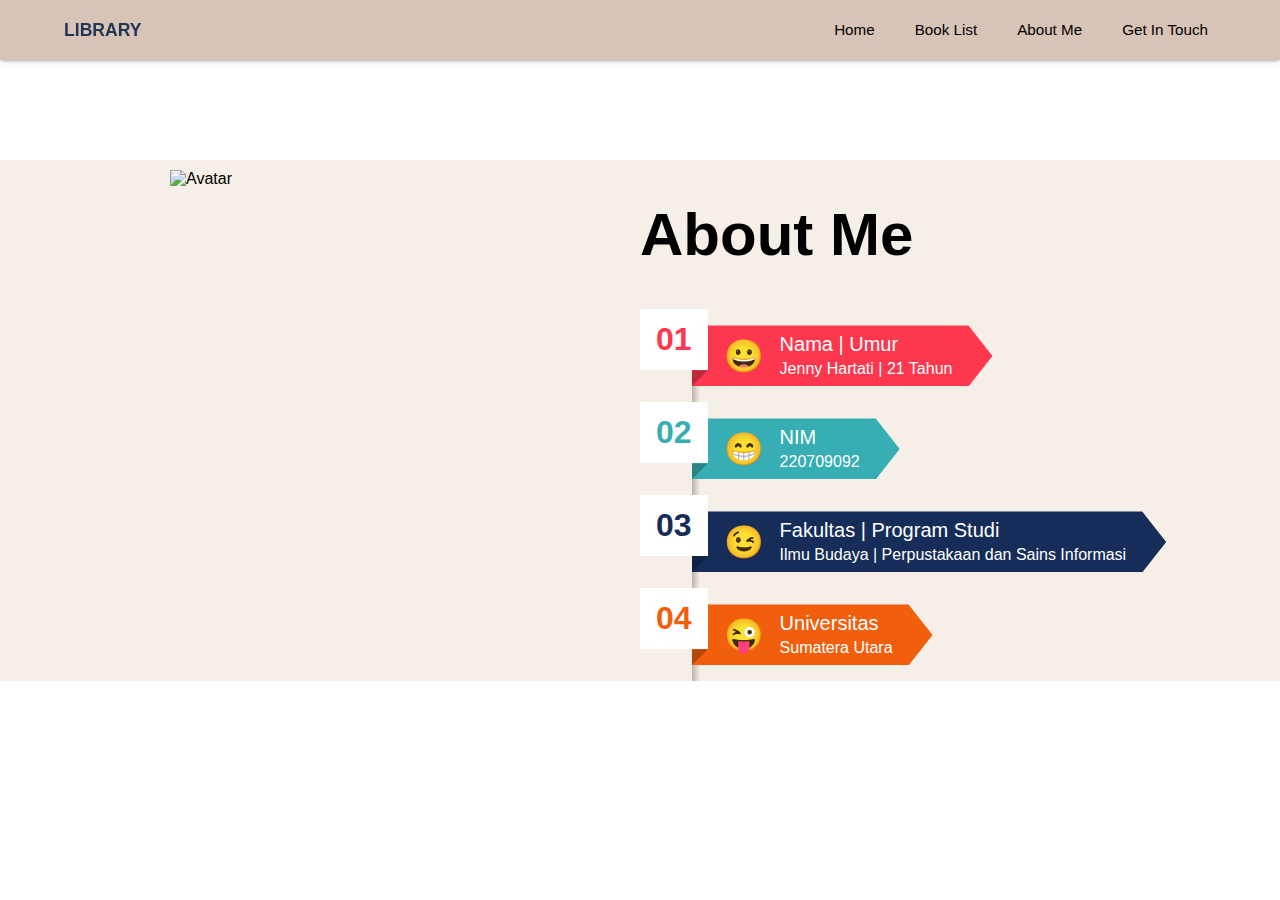
==== about-me.html @ a5f3241c "Create about-me.html" ====
<!DOCTYPE html>

<html>

<head>
    <title>About Me</title>
    <link rel="stylesheet" type="text/css" target="_blank" href="style.css" />
</head>

<body>
    <nav>
        <div class="logo">
          <h1>LIBRARY</h1>
        </div>
        <ul>
          <li>
            <a href="index.html">Home</a>
          </li>
          <li>
            <a href="book-list.html">Book List</a>
          </li>
          <li>
            <a href="about-me.html">About Me</a>
          </li>
          <li>
            <a href="get-intouch.html">Get In Touch</a>
    
          </li>
        </ul>
        <div class="hamburger">
          <span class="line"></span>
          <span class="line"></span>
          <span class="line"></span>
        </div>
      </nav>
     <!-- atas -->


<!-- about -->
  <div class="about-container">
    <div class="image-left">
      <!-- Gambar About sebelah kiri  -->
      <img class="image-avatar"
        src="https://images.pexels.com/photos/931162/pexels-photo-931162.jpeg?auto=compress&cs=tinysrgb&w=1260&h=750&dpr=2"
        alt="Avatar">
      <!-- Gambar About sebelah kiri  -->
    </div>

    <!-- tentang saya -->
    <div class="container-about-title">
      <h1 class="about-title">About Me</h1>
      <ol class="olcards">
        <li style="--cardColor:#fc374e">
          <div class="content">
            <div class="icon">😀</div>
            <div class="title">Nama | Umur </div>
            <div class="text">Jenny Hartati | 21 Tahun</div>
          </div>
        </li>
        <li style="--cardColor:#36aeb3">
          <div class="content">
            <div class="icon">😁</div>
            <div class="title">NIM</div>
            <div class="text">220709092</div>
          </div>
        </li>
        <li style="--cardColor:#162d59">
          <div class="content">
            <div class="icon">😉</div>
            <div class="title">Fakultas | Program Studi </div>
            <div class="text">Ilmu Budaya | Perpustakaan dan Sains Informasi</div>
          </div>
        </li>
        <li style="--cardColor:#f15f0e">
          <div class="content">
            <div class="icon">😜</div>
            <div class="title">Universitas</div>
            <div class="text">Sumatera Utara</div>
          </div>
        </li>
      </ol>
    </div>
    <!-- tentang saya -->
  </div>
  <!-- about -->


</body>

</html>
---- style.css ----
@import url("https://fonts.googleapis.com/css2?family=Poppins:ital,wght@0,300;0,400;0,500;0,600;0,700;1,300;1,400;1,500;1,600;1,700&display=swap");

* {
  box-sizing: border-box;
  -webkit-font-smoothing: antialiased;
  -moz-osx-font-smoothing: grayscale;
}

body {
  padding: 0;
  margin: 0;
  font-family: "Poppins", sans-serif;
}

nav {
  padding: 5px 5%;
  display: flex;
  justify-content: space-between;
  align-items: center;
  box-shadow: rgba(50, 50, 93, 0.25) 0px 2px 5px -1px,
    rgba(0, 0, 0, 0.3) 0px 1px 3px -1px;
  z-index: 1;
  background: #D8C4B6;
}
nav .logo {
  display: flex;
  align-items: center;
}
nav .logo img {
  height: 25px;
  width: auto;
  margin-right: 10px;
}
nav .logo h1 {
  font-size: 1.1rem;
  background: #213555;
  -webkit-background-clip: text;
  background-clip: text;
  -webkit-text-fill-color: transparent;
}

nav ul {
  list-style: none;
  display: flex;
}
nav ul li {
  margin-left: 1.5rem;
}
nav ul li a {
  text-decoration: none;
  color: #000;
  font-size: 95%;
  font-weight: 400;
  padding: 4px 8px;
  border-radius: 5px;
}

nav ul li a:hover {
  background-color: #f5f5f5;
}

.hamburger {
  display: none;
  cursor: pointer;
}

.hamburger .line {
  width: 25px;
  height: 1px;
  background-color: #1f1f1f;
  display: block;
  margin: 7px auto;
  transition: all 0.3s ease-in-out;
}
.hamburger-active {
  transition: all 0.3s ease-in-out;
  transition-delay: 0.6s;
  transform: rotate(45deg);
}

.hamburger-active .line:nth-child(2) {
  width: 0px;
}

.hamburger-active .line:nth-child(1),
.hamburger-active .line:nth-child(3) {
  transition-delay: 0.3s;
}

.hamburger-active .line:nth-child(1) {
  transform: translateY(12px);
}

.hamburger-active .line:nth-child(3) {
  transform: translateY(-5px) rotate(90deg);
}

.menubar {
  position: absolute;
  top: 0;
  left: -60%;
  display: flex;
  justify-content: center;
  align-items: flex-start;
  width: 60%;
  height: 100vh;
  padding: 20% 0;
  background: rgba(255, 255, 255);
  transition: all 0.5s ease-in;
  z-index: 2;
}
.active {
  left: 0;
  box-shadow: rgba(149, 157, 165, 0.2) 0px 8px 24px;
}

.menubar ul {
  padding: 0;
  list-style: none;
}
.menubar ul li {
  margin-bottom: 32px;
}

.menubar ul li a {
  text-decoration: none;
  color: #000;
  font-size: 95%;
  font-weight: 400;
  padding: 5px 10px;
  border-radius: 5px;
}

.menubar ul li a:hover {
  background-color: #f5f5f5;
}
@media screen and (max-width: 790px) {
  .hamburger {
    display: block;
  }
  nav ul {
    display: none;
  }
}

body, html {
  margin: 0;
  padding: 0;
  height: 100%;
  font-family: Arial, sans-serif;
}
/* .hero {
  position: relative;
  width: 100%;
  height: 100vh;
  background: url('https://source.unsplash.com/1600x900/?nature') no-repeat center center/cover;
  display: flex;
  align-items: center;
  justify-content: center;
  text-align: center;
  color: white;
} */

.hero {
  display: flex;
  height: 60vh;
  background-color: #F5EFE7;
  display: flex;
  align-items: center;
  justify-content: center;
}

.hero-content {
  width: 50%;
}

.hero-content .title {
  font-size: 100px;
  padding: 0;
  margin: 0;
  font-weight: bold;
}

.hero-content .subtitle {
  font-size: 50px;
  padding: 0;
  margin: 0;
  font-weight: bold;
}

.hero-content .description {
  font-size: 20px;
  padding: 0;
  margin: 0;
}

.container-buku {
  display: block;
  align-items: center;
  justify-content: center;
}

.container-title {
  padding-top: 50px;
  padding-bottom: 50px;
  text-align: center;
}

.container-title .title{
  font-size: 50px;
  margin: 0;
  padding: 0;
}
.container-title .subtitle{
  font-size: 25px;
  margin: 0;
  padding: 0;
}

.layout-buku {
  width: 100%;
  padding-left: 150px;
  padding-right: 150px;
  display: grid;
  grid-template-columns: repeat(4, 1fr);
  gap: 2px;
}

.center-buku {
  padding: 10px;
}

.card-buku {
  padding-top: 10px;
  display: flex;
  flex-direction: column;
  align-items: center;
  /* Add shadows to create the "card" effect */
  box-shadow: 0 4px 8px 0 rgba(0,0,0,0.2);
  transition: 0.3s;
  padding-bottom: 20px;
}

/* On mouse-over, add a deeper shadow */
.card:hover {
  box-shadow: 0 8px 16px 0 rgba(0,0,0,0.2);
}

.image-buku {
  width: 200px;
  height: 300px;
}
/* Add some padding inside the card container */
.card-desc {
  padding: 2px;
  text-align: left;
}

.about-container {
  background: #F5EFE7;
  margin-top: 100px;
  display: flex;
  justify-content: center;
  align-items: start;
  padding-left: 100px;
  padding-right: 100px;
}

.image-left {
  display: flex;
  align-items: center;
  justify-content: center;
  width: 50%;
  padding: 10px;
}

.image-avatar {
  width: 400px;
}
.container-about-title {
  width: 50%;
}

.about-title {
  font-size: 60px;
}

.olcards,
.olcards * {
  margin: 0;
  padding: 0;
  box-sizing: border-box;
}

.olcards {
  list-style: none;
  counter-reset: cardCount;
  font-family: sans-serif;
  display: flex;
  flex-direction: column;
  --cardsGap: 1rem;
  gap: var(--cardsGap);
  padding-bottom: var(--cardsGap);
}
.olcards li {
  counter-increment: cardCount;
  display: flex;
  color: white;
  --labelOffset: 1rem;
  --arrowClipSize: 1.5rem;
  margin-top: var(--labelOffset);
}

.olcards li::before {
  content: counter(cardCount, decimal-leading-zero);
  background: white;
  color: var(--cardColor);
  font-size: 2em;
  font-weight: 700;
  transform: translateY(calc(-1 * var(--labelOffset)));
  margin-right: calc(-1 * var(--labelOffset));
  z-index: 1;
  display: flex;
  justify-content: center;
  align-items: center;
  padding-inline: 0.5em;
}

.olcards li .content {
  background-color: var(--cardColor);
  --inlinePadding: 1em;
  --boxPadding: 0.5em;
  display: grid;
  padding: var(--boxPadding) calc(var(--inlinePadding) + var(--arrowClipSize))
    var(--boxPadding) calc(var(--inlinePadding) + var(--labelOffset));
  grid-template-areas:
    "icon title"
    "icon text";
  gap: 0.25em 1em;
  clip-path: polygon(
    0 0,
    calc(100% - var(--arrowClipSize)) 0,
    100% 50%,
    calc(100% - var(--arrowClipSize)) 100%,
    calc(100% - var(--arrowClipSize)) calc(100% + var(--cardsGap)),
    0 calc(100% + var(--cardsGap))
  );
  position: relative;
}
.olcards li .content::before {
  content: "";
  position: absolute;
  width: var(--labelOffset);
  height: var(--labelOffset);
  background: var(--cardColor);
  left: 0;
  bottom: 0;
  clip-path: polygon(0 0, 100% 0, 0 100%);
  filter: brightness(0.75);
}
.olcards li .content::after {
  content: "";
  position: absolute;
  height: var(--cardsGap);
  width: var(--cardsGap);
  background: linear-gradient(to right, rgba(0, 0, 0, 0.25), transparent 50%);
  left: 0;
  top: 100%;
}
.olcards li .icon {
  grid-area: icon;
  align-self: center;
  font-size: 2em;
}
.olcards li .content .title {
  grid-area: title;
  font-size: 1.25em;
  /* font-weight: 700; */
}
.olcards li .content .text {
  grid-area: text;
}

.contact-section {
  width: 100%;
  max-width: 40rem;
  margin-left: auto;
  margin-right: auto;
  padding: 3rem 1rem;
}

.contact-intro > * + * {
  margin-top: 1rem;
}

.contact-title {
  font-size: 1.875rem;
  line-height: 2.25rem;
  font-weight: 700;
}

.contact-description {
  color: rgb(107 114 128);
}

.form-group-container {
  display: grid;
  gap: 1rem;
  margin-top: 2rem;
}

.form-group {
  display: flex;
  flex-direction: column;
}

.form-label {
  margin-bottom: 0.5rem;
}

.form-input,
.form-textarea {
  padding: 0.5rem;
  border: 1px solid #e5e7eb;
  display: flex;
  height: 2.5rem;
  width: 100%;
  border-radius: 0.375rem;
  font-size: 0.875rem;
  line-height: 1.25rem;
}

.form-input::placeholder,
.form-textarea:focus-visible {
  color: #6b7280;
}

.form-input:focus-visible,
.form-textarea:focus-visible {
  outline: 2px solid #2563eb;
  outline-offset: 2px;
}

.form-textarea {
  min-height: 120px;
}

.form-submit {
  width: 100%;
  margin-top: 1.2rem;
  background-color: #213555;
  color: #fff;
  padding: 13px 5px;
  border-radius: 0.375rem;
}

.footer {
  padding-left: 200px;
  padding-right: 200px;
  height: 25vh;
  background: #3E5879;
  display: flex;
  justify-content: space-between;
  align-items: start;
  color: #F5EFE7;
}

.item-footer {
  /* background: #1f1f1f; */
  padding: 10px;
}

.item-footer h1 {
  font-size: 20px;
}

.item-footer p {
  font-size: 15px;
}

.data-footer {
  display: flex;
  justify-content: center;
  align-items: center;
}

.logo-footer {
  width: 60px;
  padding-right: 20px;
}

.bottom {
  display: flex;
  justify-content: center;
  align-items: center;
  background: #2c3f57;
  color: #fafafa;
}
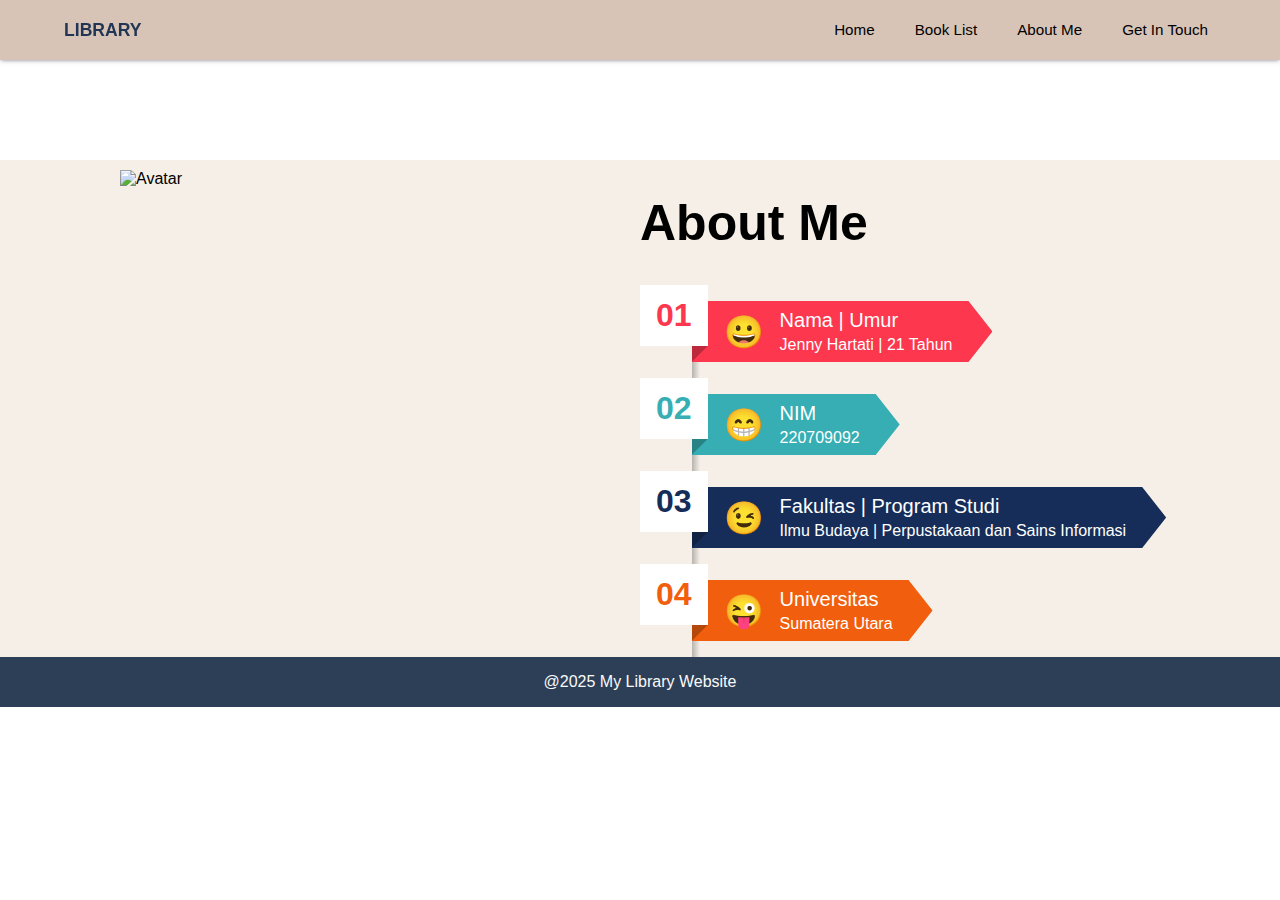
==== commit af969d2c: "Update about-me.html" ====
--- a/about-me.html
+++ b/about-me.html
@@ -41,7 +41,7 @@
     <div class="image-left">
       <!-- Gambar About sebelah kiri  -->
       <img class="image-avatar"
-        src="https://images.pexels.com/photos/931162/pexels-photo-931162.jpeg?auto=compress&cs=tinysrgb&w=1260&h=750&dpr=2"
+        src="https://i.pinimg.com/originals/09/cc/38/09cc38166b5c1d47952b0eab93762f80.jpg"
         alt="Avatar">
       <!-- Gambar About sebelah kiri  -->
     </div>
@@ -83,8 +83,15 @@
     <!-- tentang saya -->
   </div>
   <!-- about -->
-
+ 
+    <div class="bottom">
+    <p>@2025 My Library Website</p>
+  </div>
 
 </body>
 
 </html>
+
+</body>
+
+</html>
--- a/style.css
+++ b/style.css
@@ -275,14 +275,14 @@
 }
 
 .image-avatar {
-  width: 400px;
+  width: 500px;
 }
 .container-about-title {
   width: 50%;
 }
 
 .about-title {
-  font-size: 60px;
+  font-size: 50px;
 }
 
 .olcards,
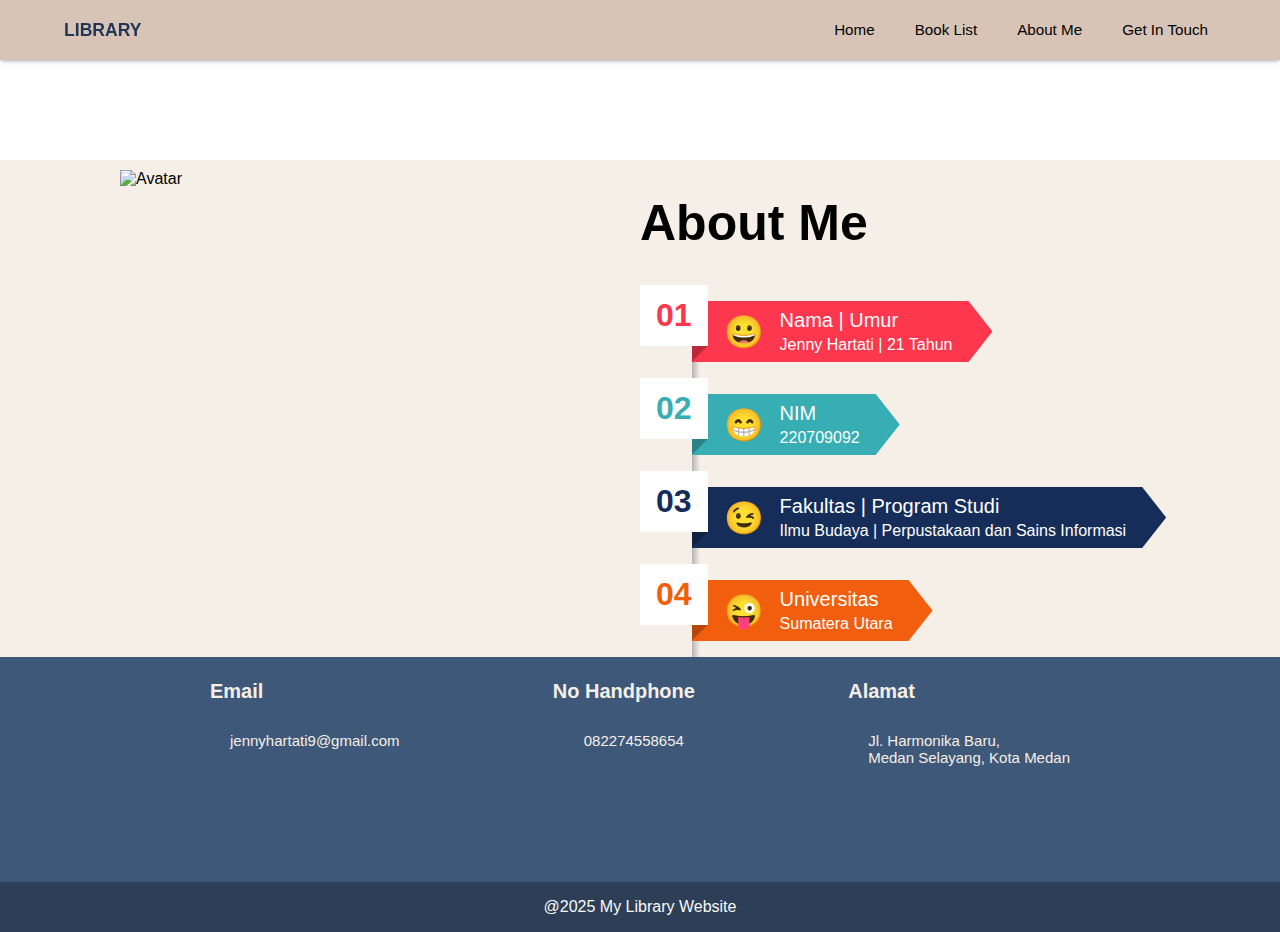
==== commit 4918020a: "Update about-me.html" ====
--- a/about-me.html
+++ b/about-me.html
@@ -84,14 +84,42 @@
   </div>
   <!-- about -->
  
-    <div class="bottom">
+    <div class="footer">
+    <div class="item-footer">
+      <h1>Email</h1>
+      <div class="data-footer">
+        <div>
+          <img src="https://encrypted-tbn0.gstatic.com/images?q=tbn:ANd9GcThD6A938X2F3kMW50WVmJZtngHfx8eBXFL-w&s" alt="" class="logo-footer">
+        </div>
+        <p>jennyhartati9@gmail.com</p>
+      </div>
+      
+    </div>
+    <div class="item-footer">
+      <h1>No Handphone</h1>
+      <div class="data-footer">
+        <div>
+          <img src="https://static-00.iconduck.com/assets.00/whatsapp-icon-1020x1024-iykox85t.png" alt="" class="logo-footer">
+        </div>
+        <p>082274558654</p>
+      </div>
+    </div>
+    <div class="item-footer">
+      <h1>Alamat</h1>
+      <div class="data-footer">
+        <div>
+          <img src="https://upload.wikimedia.org/wikipedia/commons/thumb/a/aa/Google_Maps_icon_%282020%29.svg/1428px-Google_Maps_icon_%282020%29.svg.png" alt="" class="logo-footer">
+        </div>
+        <p> Jl. Harmonika Baru,<br> Medan Selayang, Kota Medan</p>
+      </div>
+    </div>
+  </div>
+
+  <div class="bottom">
     <p>@2025 My Library Website</p>
   </div>
+
 
 </body>
 
 </html>
-
-</body>
-
-</html>
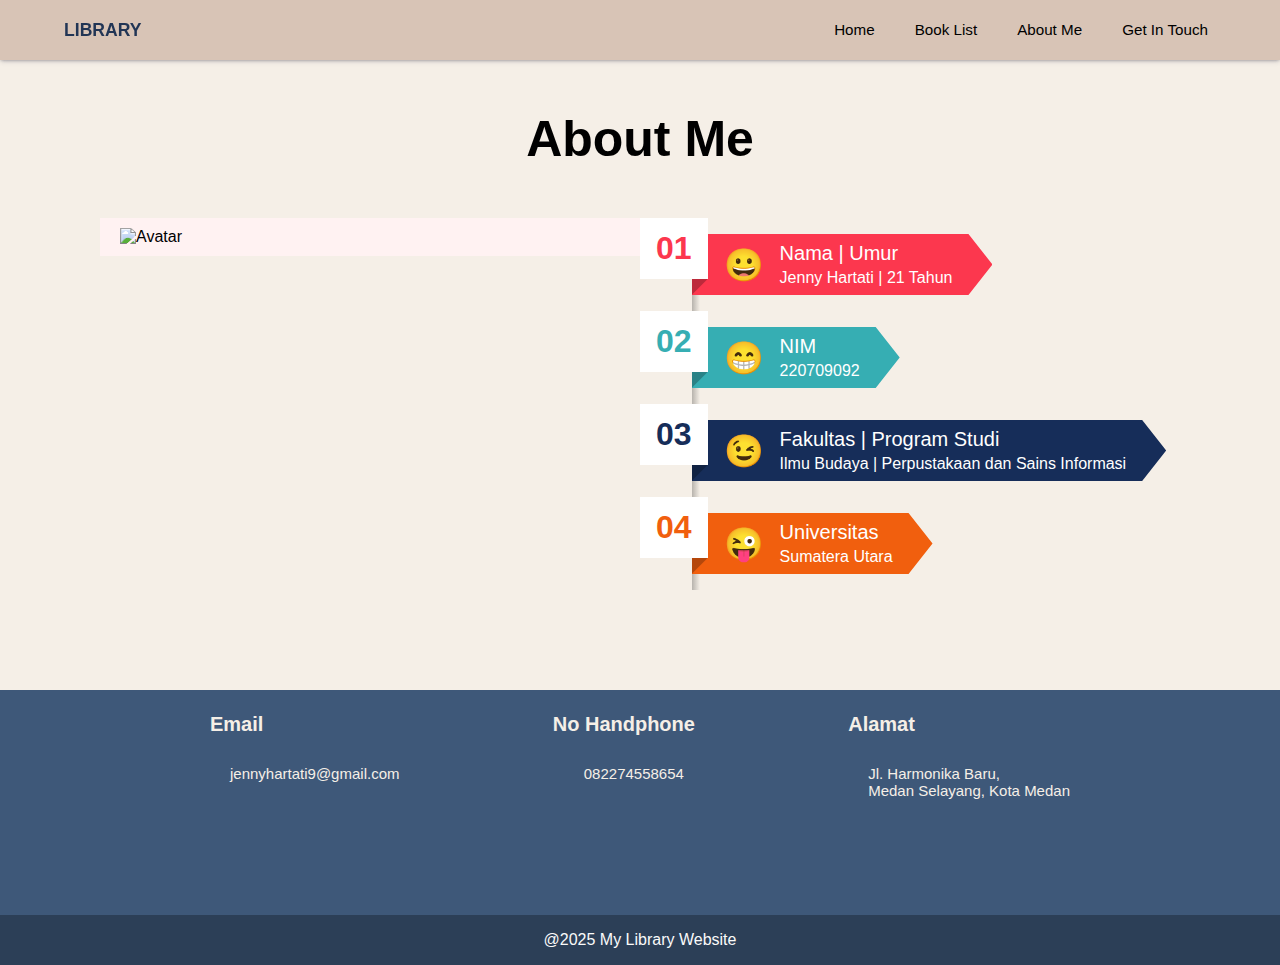
==== commit 8fe8f83a: "Update about-me.html" ====
--- a/about-me.html
+++ b/about-me.html
@@ -35,8 +35,10 @@
       </nav>
      <!-- atas -->
 
-
 <!-- about -->
+  <div class="container-title">
+    <h1 class="title">About Me</h1>
+  </div>
   <div class="about-container">
     <div class="image-left">
       <!-- Gambar About sebelah kiri  -->
@@ -48,7 +50,6 @@
 
     <!-- tentang saya -->
     <div class="container-about-title">
-      <h1 class="about-title">About Me</h1>
       <ol class="olcards">
         <li style="--cardColor:#fc374e">
           <div class="content">
--- a/style.css
+++ b/style.css
@@ -4,7 +4,7 @@
   box-sizing: border-box;
   -webkit-font-smoothing: antialiased;
   -moz-osx-font-smoothing: grayscale;
-}
+} 
 
 body {
   padding: 0;
@@ -56,7 +56,7 @@
 }
 
 nav ul li a:hover {
-  background-color: #f5f5f5;
+  background-color: #D8C4B6;
 }
 
 .hamburger {
@@ -105,7 +105,7 @@
   width: 60%;
   height: 100vh;
   padding: 20% 0;
-  background: rgba(255, 255, 255);
+  background-color:#D8C4B6;
   transition: all 0.5s ease-in;
   z-index: 2;
 }
@@ -132,7 +132,7 @@
 }
 
 .menubar ul li a:hover {
-  background-color: #f5f5f5;
+  background-color: #D8C4B6;
 }
 @media screen and (max-width: 790px) {
   .hamburger {
@@ -148,6 +148,8 @@
   padding: 0;
   height: 100%;
   font-family: Arial, sans-serif;
+  background:#F5EFE7;
+
 }
 /* .hero {
   position: relative;
@@ -257,21 +259,23 @@
 }
 
 .about-container {
-  background: #F5EFE7;
-  margin-top: 100px;
+  background:#F5EFE7;
   display: flex;
   justify-content: center;
   align-items: start;
   padding-left: 100px;
   padding-right: 100px;
+  margin-bottom: 100px;
 }
 
 .image-left {
   display: flex;
   align-items: center;
   justify-content: center;
+  background-color:#FFF2F2 ;
   width: 50%;
   padding: 10px;
+  top:10px;
 }
 
 .image-avatar {
@@ -313,7 +317,7 @@
 
 .olcards li::before {
   content: counter(cardCount, decimal-leading-zero);
-  background: white;
+  background: rgb(255, 255, 255);
   color: var(--cardColor);
   font-size: 2em;
   font-weight: 700;
@@ -384,6 +388,7 @@
 .contact-section {
   width: 100%;
   max-width: 40rem;
+  background-color: #F5EFE7;
   margin-left: auto;
   margin-right: auto;
   padding: 3rem 1rem;
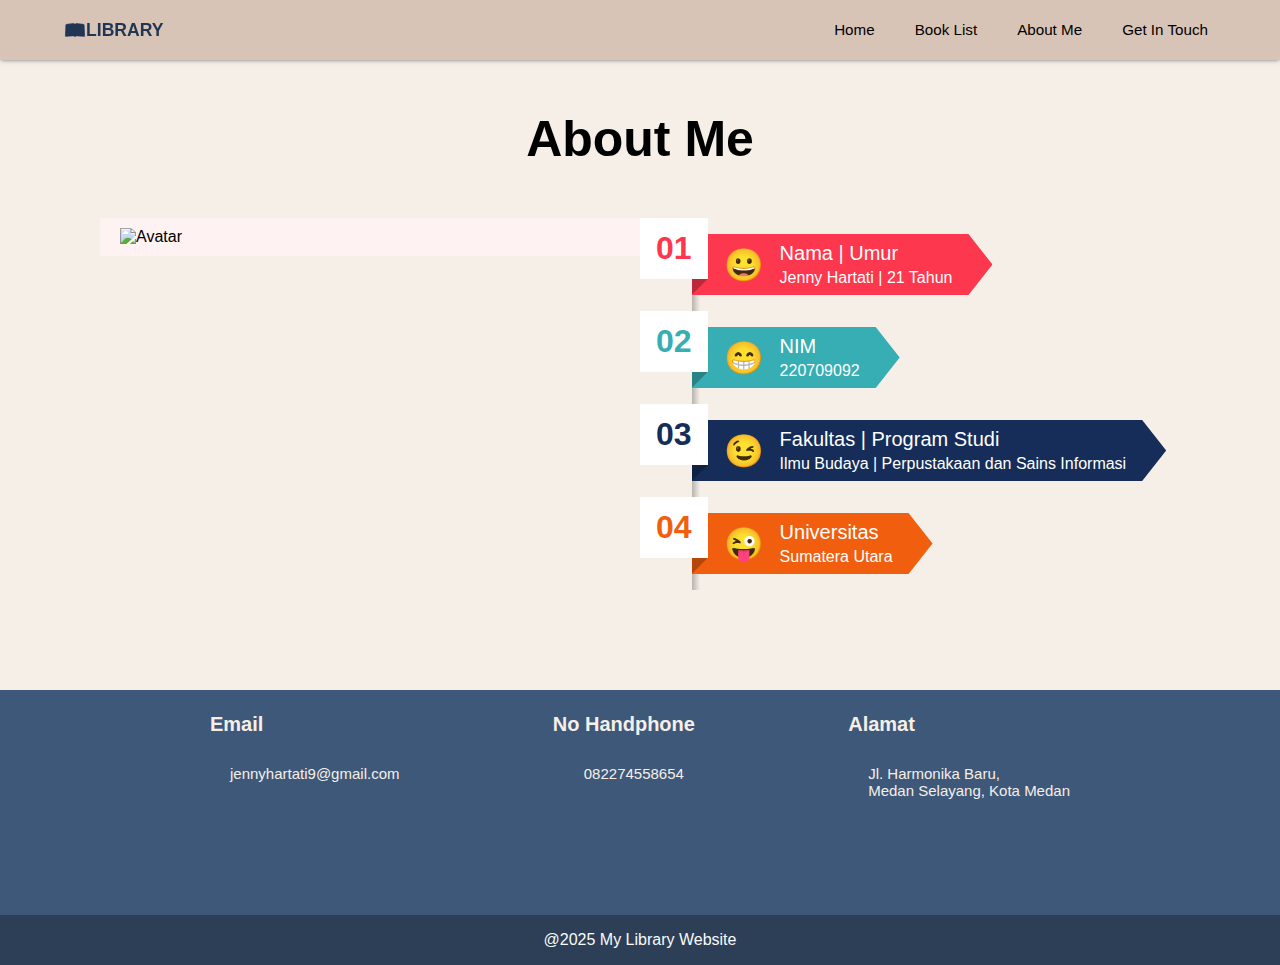
==== commit 14211074: "Update about-me.html" ====
--- a/about-me.html
+++ b/about-me.html
@@ -10,7 +10,7 @@
 <body>
     <nav>
         <div class="logo">
-          <h1>LIBRARY</h1>
+          <h1>📖LIBRARY</h1>
         </div>
         <ul>
           <li>
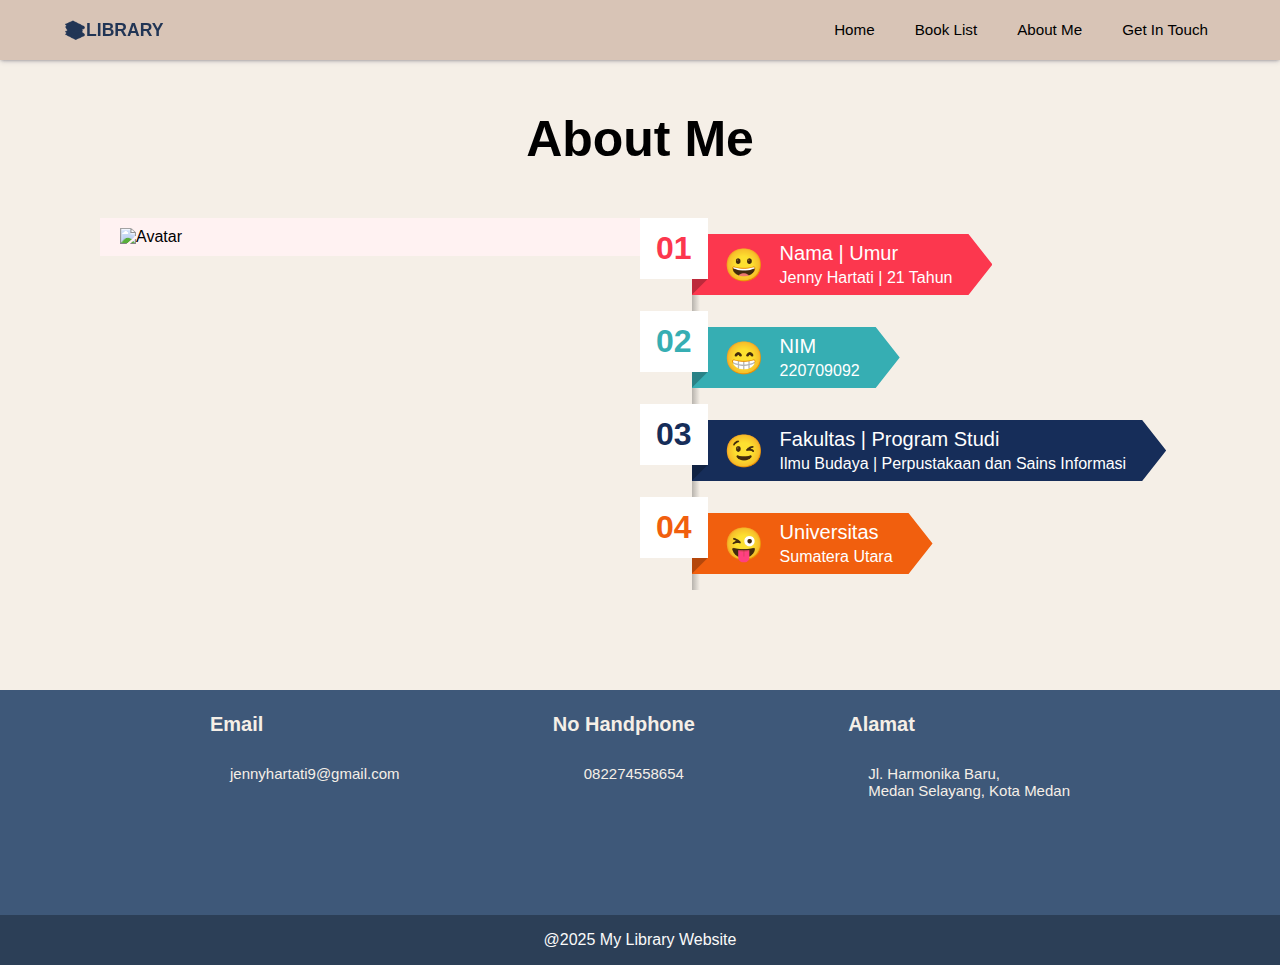
==== commit d798c637: "Update about-me.html" ====
--- a/about-me.html
+++ b/about-me.html
@@ -10,7 +10,7 @@
 <body>
     <nav>
         <div class="logo">
-          <h1>📖LIBRARY</h1>
+          <h1>📚LIBRARY</h1>
         </div>
         <ul>
           <li>
